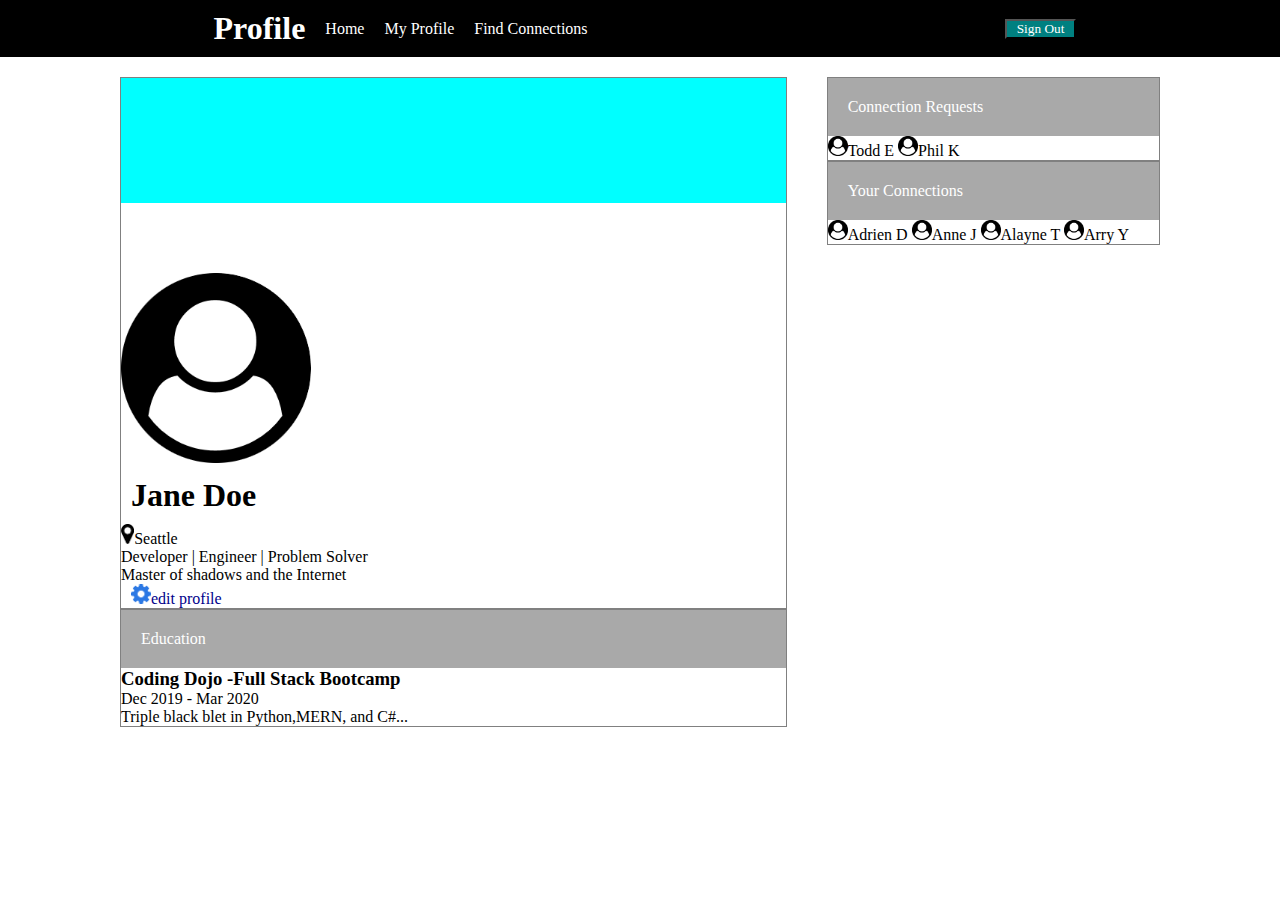
==== Profile_Page_Assignment/index.html @ 44cc98d9 "first commit" ====
<!DOCTYPE html>
<html lang="en">
<head>
    <meta charset="UTF-8">
    <meta http-equiv="X-UA-Compatible" content="IE=edge">
    <meta name="viewport" content="width=device-width, initial-scale=1.0">
    <title>Profile Page</title>
    <link rel="stylesheet" href="style.css">
</head>
<body>
    <div class="top_banner">
        <div class="nav_buttons">
            <h1>Profile</h1>
            <a href="#">Home</a>
            <a href="#">My Profile</a>
            <a href="#">Find Connections</a>
        </div>
        <div></div>
        <button type="button">Sign Out</button>
    </div>
    <div class="main">
        <div class="left_column">
            <div class="profile_container">
                <div class="profile_header"></div>
                <img src="img_resources/user-circle.png" alt="Profile Pic" class="lg_icon">
                <h1>Jane Doe</h1>
                <img src="img_resources/map-marker.png" alt="map marker" class="sm_icon">Seattle</img>
                <p>Developer | Engineer | Problem Solver</p>
                <p>Master of shadows and the Internet</p>
                <a id="edit"><img src="img_resources/gear.png" alt="gear" href="#" class="sm_icon">edit profile</a>
            </div>
            <div class="education_container">
                <div class="header">Education</div>
                <h3>Coding Dojo -Full Stack Bootcamp</h3>
                <p>Dec 2019 - Mar 2020</p>
                <p>Triple black blet in Python,MERN, and C#...</p>
            </div>
        </div>
            <div class="right_column">   
            <div class="request_container">
                <div class="header">Connection Requests</div>
                <img src="img_resources/user-circle.png" alt="todd" class="sm_icon">Todd E</img>
                <img src="img_resources/user-circle.png" alt="phil" class="sm_icon">Phil K</img>
            </div>
            <div class="connection_container">
                <div class="header">Your Connections</div>
                <img src="img_resources/user-circle.png" alt="adrien" class="sm_icon">Adrien D</img>
                <img src="img_resources/user-circle.png" alt="anne" class="sm_icon">Anne J</img>
                <img src="img_resources/user-circle.png" alt="alayne" class="sm_icon">Alayne T</img>
                <img src="img_resources/user-circle.png" alt="arry" class="sm_icon">Arry Y</img>
            </div>
        </div>
    </div>
</body>
</html>
---- Profile_Page_Assignment/style.css ----
*{
    margin: 0px;
    padding: 0px;
    font-family: comic sans ms;
}

.top_banner{
    background-color: black;
    color: white;
    font-family: comic sans ms;
    display: flex;
    justify-content: space-evenly;
    align-items: center;
}

.nav_buttons{
    display: flex;
    justify-content: space-around;
    align-items: center;
}

h1{
    margin: 10px;
}

button{
    background-color: teal;
    color: white;
    padding: 0px 10px 0px 10px;
    font-family: comic sans ms;
}

a{
    color: white;
    text-decoration: none;
    margin: 10px;
}

.profile_header{
    background-color: aqua;
    height: 125px;
    margin-bottom: 70px;
}

.header{
    background-color: darkgray;
    padding: 20px;
    color: white;
    display: flex;
    align-items: center;
}

#edit{
    color:darkblue;
}

.sm_icon{
    height: 20px;
}

.lg_icon{
    height: 190px;
}

.main{
    width: 1080px;
    margin: auto;
    display: flex;
}

.left_column{
    flex: 2;
    display: flex;
    margin: 20px;
    flex-direction: column;
}

.right_column{
    flex: 1;
    display: flex;
    flex-direction: column;
    margin: 20px;
}


.profile_container{
    border: 1px solid gray;

}

.request_container{
    border: 1px solid gray;
    
}

.connection_container{
    border: 1px solid gray;

}

.education_container{
    border: 1px solid gray;

}
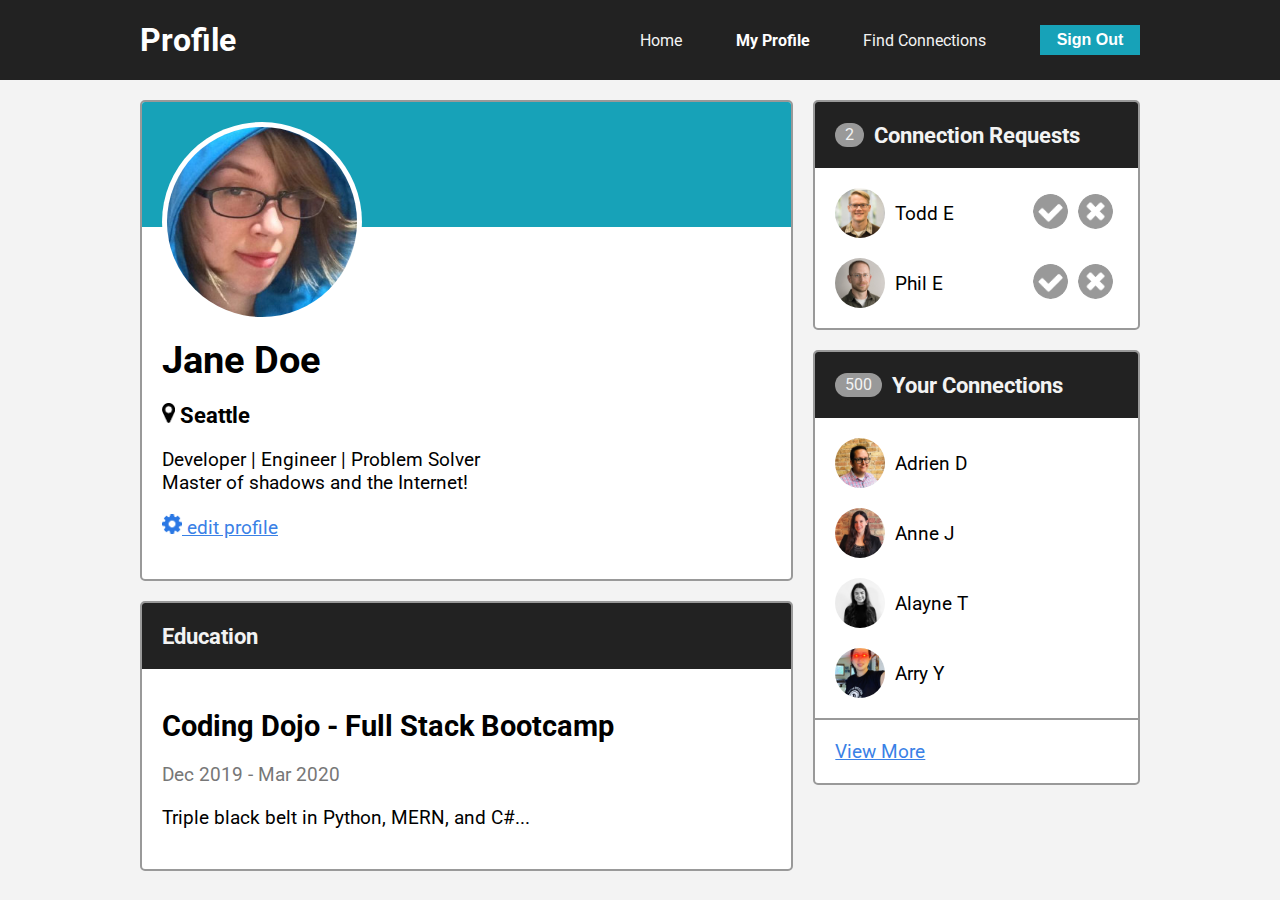
==== commit 174cd2eb: "profile assignment update" ====
--- a/Profile_Page_Assignment/index.html
+++ b/Profile_Page_Assignment/index.html
@@ -1,55 +1,127 @@
-<!DOCTYPE html>
-<html lang="en">
-<head>
-    <meta charset="UTF-8">
-    <meta http-equiv="X-UA-Compatible" content="IE=edge">
-    <meta name="viewport" content="width=device-width, initial-scale=1.0">
-    <title>Profile Page</title>
-    <link rel="stylesheet" href="style.css">
-</head>
-<body>
-    <div class="top_banner">
-        <div class="nav_buttons">
-            <h1>Profile</h1>
-            <a href="#">Home</a>
-            <a href="#">My Profile</a>
-            <a href="#">Find Connections</a>
-        </div>
-        <div></div>
-        <button type="button">Sign Out</button>
-    </div>
-    <div class="main">
-        <div class="left_column">
-            <div class="profile_container">
-                <div class="profile_header"></div>
-                <img src="img_resources/user-circle.png" alt="Profile Pic" class="lg_icon">
-                <h1>Jane Doe</h1>
-                <img src="img_resources/map-marker.png" alt="map marker" class="sm_icon">Seattle</img>
-                <p>Developer | Engineer | Problem Solver</p>
-                <p>Master of shadows and the Internet</p>
-                <a id="edit"><img src="img_resources/gear.png" alt="gear" href="#" class="sm_icon">edit profile</a>
-            </div>
-            <div class="education_container">
-                <div class="header">Education</div>
-                <h3>Coding Dojo -Full Stack Bootcamp</h3>
-                <p>Dec 2019 - Mar 2020</p>
-                <p>Triple black blet in Python,MERN, and C#...</p>
-            </div>
-        </div>
-            <div class="right_column">   
-            <div class="request_container">
-                <div class="header">Connection Requests</div>
-                <img src="img_resources/user-circle.png" alt="todd" class="sm_icon">Todd E</img>
-                <img src="img_resources/user-circle.png" alt="phil" class="sm_icon">Phil K</img>
-            </div>
-            <div class="connection_container">
-                <div class="header">Your Connections</div>
-                <img src="img_resources/user-circle.png" alt="adrien" class="sm_icon">Adrien D</img>
-                <img src="img_resources/user-circle.png" alt="anne" class="sm_icon">Anne J</img>
-                <img src="img_resources/user-circle.png" alt="alayne" class="sm_icon">Alayne T</img>
-                <img src="img_resources/user-circle.png" alt="arry" class="sm_icon">Arry Y</img>
-            </div>
-        </div>
-    </div>
-</body>
+<!DOCTYPE html>
+<html lang="en">
+<head>
+    <meta charset="UTF-8">
+    <meta name="viewport" content="width=device-width, initial-scale=1.0">
+    <title>Profile Page</title>
+    <link rel="stylesheet" href="style.css">
+    <link rel="preconnect" href="https://fonts.gstatic.com">
+    <link href="https://fonts.googleapis.com/css2?family=Roboto&display=swap" rel="stylesheet">
+</head>
+<body>
+
+    <!-- navbar -->
+    <div class="nav">
+        <div class="flex-container">
+            <h1 class="nav-title">Profile</h1>
+            <ul class="nav-links">
+                <li><a href="#">Home</a></li>
+                <li><a href="#" class="active">My Profile</a></li>
+                <li><a href="#">Find Connections</a></li>
+                <li><button class="btn">Sign Out</button></li>
+            </ul>
+        </div>
+    </div>
+
+    <!-- main -->
+    <div class="flex-container main">
+
+        <!-- 2/3 width column -->
+        <div class="col-2">
+
+            <!-- user info card -->
+            <div class="card user-card">
+                <div class="card-header">
+                    <img src="images/jane-m.jpg" alt="jane" class="avatar-m">
+                </div>
+                <div class="card-body">
+                    <h1 id="username">Jane Doe</h1>
+                    <h3><img src="icons/map-marker.png" alt="pin" class="icon-s"> Seattle</h3>
+                    <p>Developer | Engineer | Problem Solver<br>
+                    Master of shadows and the Internet!</p>
+                    <p><a onclick="edit()" href="#"><img src="icons/gear.png" alt="gear" class="icon-s"> edit profile</a></p>
+                </div>
+            </div>
+
+            <!-- user education card -->
+            <div class="card">
+                <div class="card-header">
+                    <h3>Education</h3>
+                </div>
+                <div class="card-body">
+                    <h2>Coding Dojo - Full Stack Bootcamp</h2>
+                    <p class="dates">Dec 2019 - Mar 2020</p>
+                    <p>Triple black belt in Python, MERN, and C#...</p>
+                </div>
+            </div>
+
+        </div>
+
+        <!-- 1/3 width column -->
+        <div class="col-1">
+
+            <!-- connection requests card -->
+            <div class="card">
+                <div class="card-header">
+                    <span class="badge" id="reqBadge">2</span>
+                    <h3>Connection Requests</h3>
+                </div>
+                <ul class="card-list">
+                    <li class="card-list-item" id="todd">
+                        <span>
+                            <img src="images/todd-s.jpg" alt="todd" class="avatar-s">
+                            Todd E
+                        </span>
+                        <span>
+                            <button type="button" class="icnBtn" onclick="accept('#todd')"><img src="icons/accept-circle.png" alt="accept" class="icon"></button>
+                            <button type="button" class="icnBtn" onclick="ignore('#todd')"><img src="icons/close-circle.png" alt="close" class="icon"></button>
+                        </span>
+                    </li>
+                    <li class="card-list-item" id="phil">
+                        <span>
+                            <img src="images/phil-s.jpg" alt="phil" class="avatar-s">
+                            Phil E
+                        </span>
+                        <span>
+                            <button type="button" class="icnBtn" onclick="accept('#phil')"><img src="icons/accept-circle.png" alt="accept" class="icon"></button>
+                            <button type="button" class="icnBtn" onclick="ignore('#phil')"><img src="icons/close-circle.png" alt="close" class="icon"></button>
+                        </span>
+                    </li>
+                </ul>
+            </div>
+
+            <!-- your connections card -->
+            <div class="card">
+                <div class="card-header">
+                    <span class="badge" id="connBadge">500</span>
+                    <h3>Your Connections</h3>
+                </div>
+                <ul class="card-list">
+                    <li class="card-list-item start">
+                        <img src="images/adrien-s.jpg" alt="adrien" class="avatar-s">
+                        Adrien D
+                    </li>
+                    <li class="card-list-item start">
+                        <img src="images/anne-s.jpg" alt="anne" class="avatar-s">
+                        Anne J
+                    </li>
+                    <li class="card-list-item start">
+                        <img src="images/alayne-s.jpg" alt="alayne" class="avatar-s">
+                        Alayne T
+                    </li>
+                    <li class="card-list-item start">
+                        <img src="images/arry-s.jpg" alt="arry" class="avatar-s">
+                        Arry Y
+                    </li>
+                </ul>
+                <div class="card-footer">
+                    <a href="#">View More</a>
+                </div>
+            </div>
+
+        </div>
+    </div>
+
+    <script src="script.js"></script>
+</body>
 </html>--- a/Profile_Page_Assignment/style.css
+++ b/Profile_Page_Assignment/style.css
@@ -1,104 +1,190 @@
-*{
-    margin: 0px;
-    padding: 0px;
-    font-family: comic sans ms;
-}
-
-.top_banner{
-    background-color: black;
-    color: white;
-    font-family: comic sans ms;
-    display: flex;
-    justify-content: space-evenly;
-    align-items: center;
-}
-
-.nav_buttons{
-    display: flex;
-    justify-content: space-around;
-    align-items: center;
-}
-
-h1{
-    margin: 10px;
-}
-
-button{
-    background-color: teal;
-    color: white;
-    padding: 0px 10px 0px 10px;
-    font-family: comic sans ms;
-}
-
-a{
-    color: white;
-    text-decoration: none;
-    margin: 10px;
-}
-
-.profile_header{
-    background-color: aqua;
-    height: 125px;
-    margin-bottom: 70px;
-}
-
-.header{
-    background-color: darkgray;
-    padding: 20px;
-    color: white;
-    display: flex;
-    align-items: center;
-}
-
-#edit{
-    color:darkblue;
-}
-
-.sm_icon{
-    height: 20px;
-}
-
-.lg_icon{
-    height: 190px;
-}
-
-.main{
-    width: 1080px;
-    margin: auto;
-    display: flex;
-}
-
-.left_column{
-    flex: 2;
-    display: flex;
-    margin: 20px;
-    flex-direction: column;
-}
-
-.right_column{
-    flex: 1;
-    display: flex;
-    flex-direction: column;
-    margin: 20px;
-}
-
-
-.profile_container{
-    border: 1px solid gray;
-
-}
-
-.request_container{
-    border: 1px solid gray;
-    
-}
-
-.connection_container{
-    border: 1px solid gray;
-
-}
-
-.education_container{
-    border: 1px solid gray;
-
+/* CSS Reset */
+
+* {
+    margin: 0;
+    padding: 0;
+}
+
+/* styles to apply to body */
+
+body {
+    background-color: #f3f3f3;
+    font-family: 'Roboto', sans-serif;
+}
+
+.flex-container {
+    width: 1000px;
+    margin: 0 auto;
+}
+
+.flex-container, .nav-links, .nav {
+    display: flex;
+    justify-content: space-between;
+    align-items: center;
+}
+
+.nav {
+    height: 80px;
+    background-color: #222;
+    color: #fff;
+    margin-bottom: 20px;
+}
+
+.nav-links {
+    width: 50%;
+    list-style-type: none;
+    align-items: center;
+}
+
+.nav-links a {
+    color: #f3f3f3;
+    text-decoration: none;
+}
+
+.nav-links a.active {
+    color: #fff;
+    font-weight: bold;
+}
+
+.btn {
+    height: 30px;
+    width: 100px;
+    color: #fff;
+    background-color: #17a2b8;
+    border: none;
+    font-size: 1rem;
+    font-weight: bold;
+}
+
+.flex-container.main {
+    align-items: flex-start;
+}
+
+.col-2 {
+    flex: 2;
+    margin-right: 20px;
+}
+
+.col-1 {
+    flex: 1;
+}
+
+.card {
+    background-color: #fff;
+    border: 2px solid #999;
+    margin-bottom: 20px;
+    border-radius: 5px;
+    font-size: 1.2rem;
+    overflow: hidden;
+}
+
+
+.card-header {
+    padding: 20px;
+    background-color: #222;
+    color: #f3f3f3;
+}
+
+.card-header {
+    display: flex;
+    align-items: center;
+}
+
+.card-body {
+    padding: 20px;
+}
+
+.card-body h1, 
+.card-body h2,
+.card-body h3,
+.card-body p {
+    margin: 20px 0px;
+}
+
+.user-card .card-header {
+    background-color: #17a2b8;
+    height: 85px;
+    margin-bottom: 70px;
+    display: block;
+}
+
+.card-footer {
+    border-top: 2px solid #999;
+    display: flex;
+    align-items: center;
+    padding: 20px;
+}
+
+.avatar-m {
+    border-radius: 50%;
+    background-color: #fff;
+    height: 190px;
+    padding: 5px;
+}
+
+.icon-s {
+    height: 20px;
+}
+
+a {
+    color: #3a81e6;
+}
+
+.dates {
+    color: #777;
+}
+
+.card-list {
+    padding: 0 20px;
+    padding-top: 20px;
+    list-style-type: none;
+}
+
+.card-list-item, 
+.card-list-item > * {
+    display: flex;
+    align-items: center;
+}
+
+.card-list-item {
+    margin-bottom: 20px;
+    justify-content: space-between;
+}
+
+.card-list-item.start {
+    justify-content: flex-start;
+}
+
+.avatar-s, .icon {
+    height: 50px;
+    border-radius: 50%;
+    margin-right: 10px;
+}
+
+.icon {
+    height: 35px;
+}
+
+.icnBtn {
+    border: none;
+    background-color: white;
+    margin: 5px;
+}
+
+.icon, .btn {
+    cursor: pointer;
+}
+
+.icon:last-child {
+    margin-right: 0;
+}
+
+.badge {
+    font-size: 1rem;
+    height: 24px;
+    line-height: 24px;
+    padding: 0 10px;
+    background-color: #999;
+    border-radius: 12px;
+    margin-right: 10px;
 }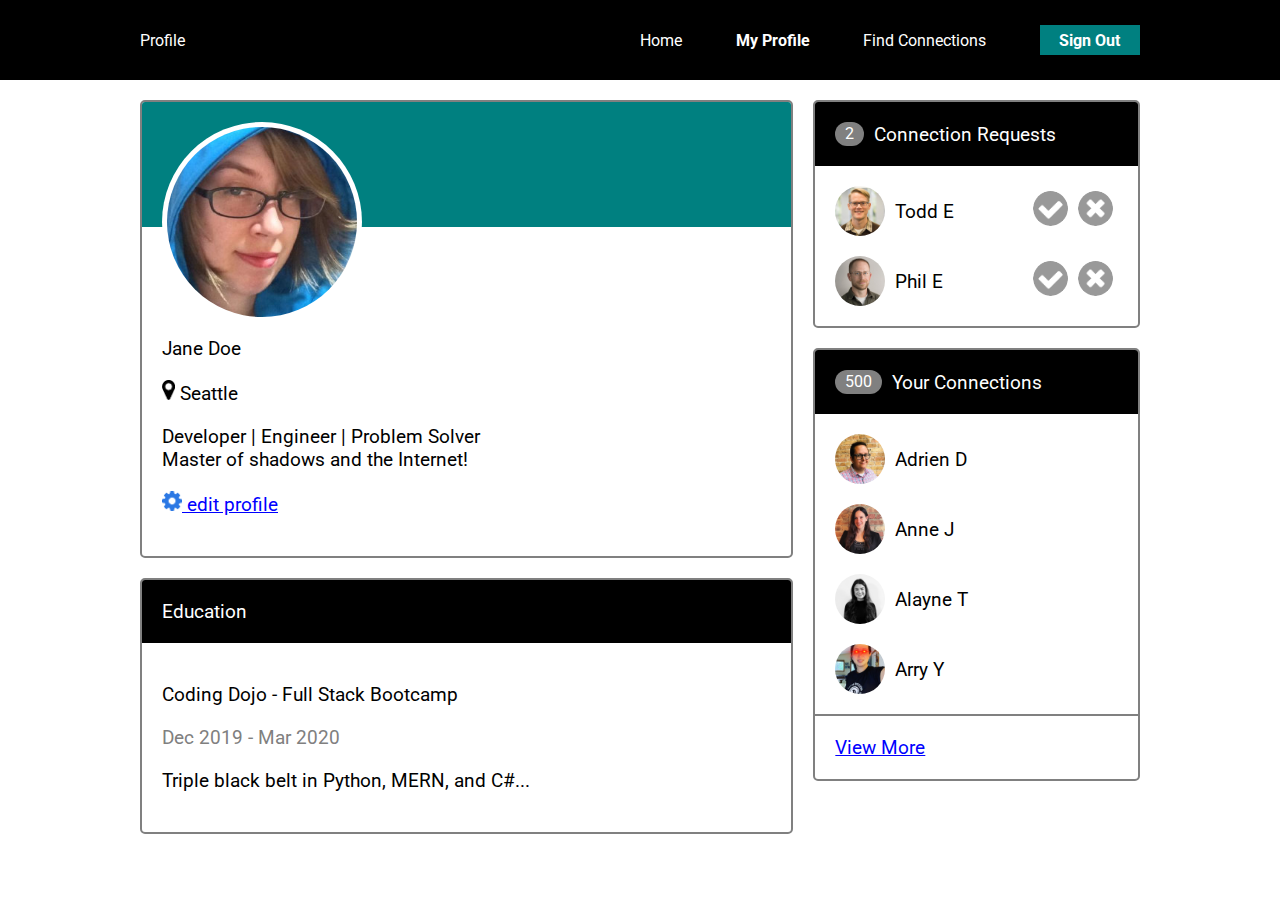
==== commit 45cf923e: "updates to likes and profile page" ====
--- a/Profile_Page_Assignment/index.html
+++ b/Profile_Page_Assignment/index.html
@@ -9,8 +9,6 @@
     <link href="https://fonts.googleapis.com/css2?family=Roboto&display=swap" rel="stylesheet">
 </head>
 <body>
-
-    <!-- navbar -->
     <div class="nav">
         <div class="flex-container">
             <h1 class="nav-title">Profile</h1>
@@ -22,13 +20,9 @@
             </ul>
         </div>
     </div>
-
     <!-- main -->
     <div class="flex-container main">
-
-        <!-- 2/3 width column -->
         <div class="col-2">
-
             <!-- user info card -->
             <div class="card user-card">
                 <div class="card-header">
@@ -42,8 +36,6 @@
                     <p><a onclick="edit()" href="#"><img src="icons/gear.png" alt="gear" class="icon-s"> edit profile</a></p>
                 </div>
             </div>
-
-            <!-- user education card -->
             <div class="card">
                 <div class="card-header">
                     <h3>Education</h3>
@@ -54,13 +46,9 @@
                     <p>Triple black belt in Python, MERN, and C#...</p>
                 </div>
             </div>
-
         </div>
-
-        <!-- 1/3 width column -->
         <div class="col-1">
-
-            <!-- connection requests card -->
+            <!-- connection requests-->
             <div class="card">
                 <div class="card-header">
                     <span class="badge" id="reqBadge">2</span>
@@ -89,8 +77,7 @@
                     </li>
                 </ul>
             </div>
-
-            <!-- your connections card -->
+            <!-- connections card -->
             <div class="card">
                 <div class="card-header">
                     <span class="badge" id="connBadge">500</span>
@@ -118,10 +105,8 @@
                     <a href="#">View More</a>
                 </div>
             </div>
-
         </div>
     </div>
-
     <script src="script.js"></script>
 </body>
 </html>--- a/Profile_Page_Assignment/style.css
+++ b/Profile_Page_Assignment/style.css
@@ -1,14 +1,21 @@
 /* CSS Reset */
 
 * {
-    margin: 0;
-    padding: 0;
-}
+	vertical-align: baseline;
+	font-weight: inherit;
+	font-family: inherit;
+	font-style: inherit;
+	font-size: 100%;
+	border: 0 none;
+	outline: 0;
+	padding: 0;
+	margin: 0;
+	}
 
 /* styles to apply to body */
 
 body {
-    background-color: #f3f3f3;
+    background-color: white;
     font-family: 'Roboto', sans-serif;
 }
 
@@ -25,8 +32,8 @@
 
 .nav {
     height: 80px;
-    background-color: #222;
-    color: #fff;
+    background-color: black;
+    color: white;
     margin-bottom: 20px;
 }
 
@@ -37,20 +44,20 @@
 }
 
 .nav-links a {
-    color: #f3f3f3;
+    color: white;
     text-decoration: none;
 }
 
 .nav-links a.active {
-    color: #fff;
+    color: white;
     font-weight: bold;
 }
 
 .btn {
     height: 30px;
     width: 100px;
-    color: #fff;
-    background-color: #17a2b8;
+    color: white;
+    background-color: teal;
     border: none;
     font-size: 1rem;
     font-weight: bold;
@@ -70,8 +77,8 @@
 }
 
 .card {
-    background-color: #fff;
-    border: 2px solid #999;
+    background-color: white;
+    border: 2px solid grey;
     margin-bottom: 20px;
     border-radius: 5px;
     font-size: 1.2rem;
@@ -81,8 +88,8 @@
 
 .card-header {
     padding: 20px;
-    background-color: #222;
-    color: #f3f3f3;
+    background-color: black;
+    color: white;
 }
 
 .card-header {
@@ -102,14 +109,14 @@
 }
 
 .user-card .card-header {
-    background-color: #17a2b8;
+    background-color: teal;
     height: 85px;
     margin-bottom: 70px;
     display: block;
 }
 
 .card-footer {
-    border-top: 2px solid #999;
+    border-top: 2px solid grey;
     display: flex;
     align-items: center;
     padding: 20px;
@@ -117,7 +124,7 @@
 
 .avatar-m {
     border-radius: 50%;
-    background-color: #fff;
+    background-color: white;
     height: 190px;
     padding: 5px;
 }
@@ -127,11 +134,11 @@
 }
 
 a {
-    color: #3a81e6;
+    color: blue;
 }
 
 .dates {
-    color: #777;
+    color: grey;
 }
 
 .card-list {
@@ -184,7 +191,7 @@
     height: 24px;
     line-height: 24px;
     padding: 0 10px;
-    background-color: #999;
+    background-color:grey;
     border-radius: 12px;
     margin-right: 10px;
 }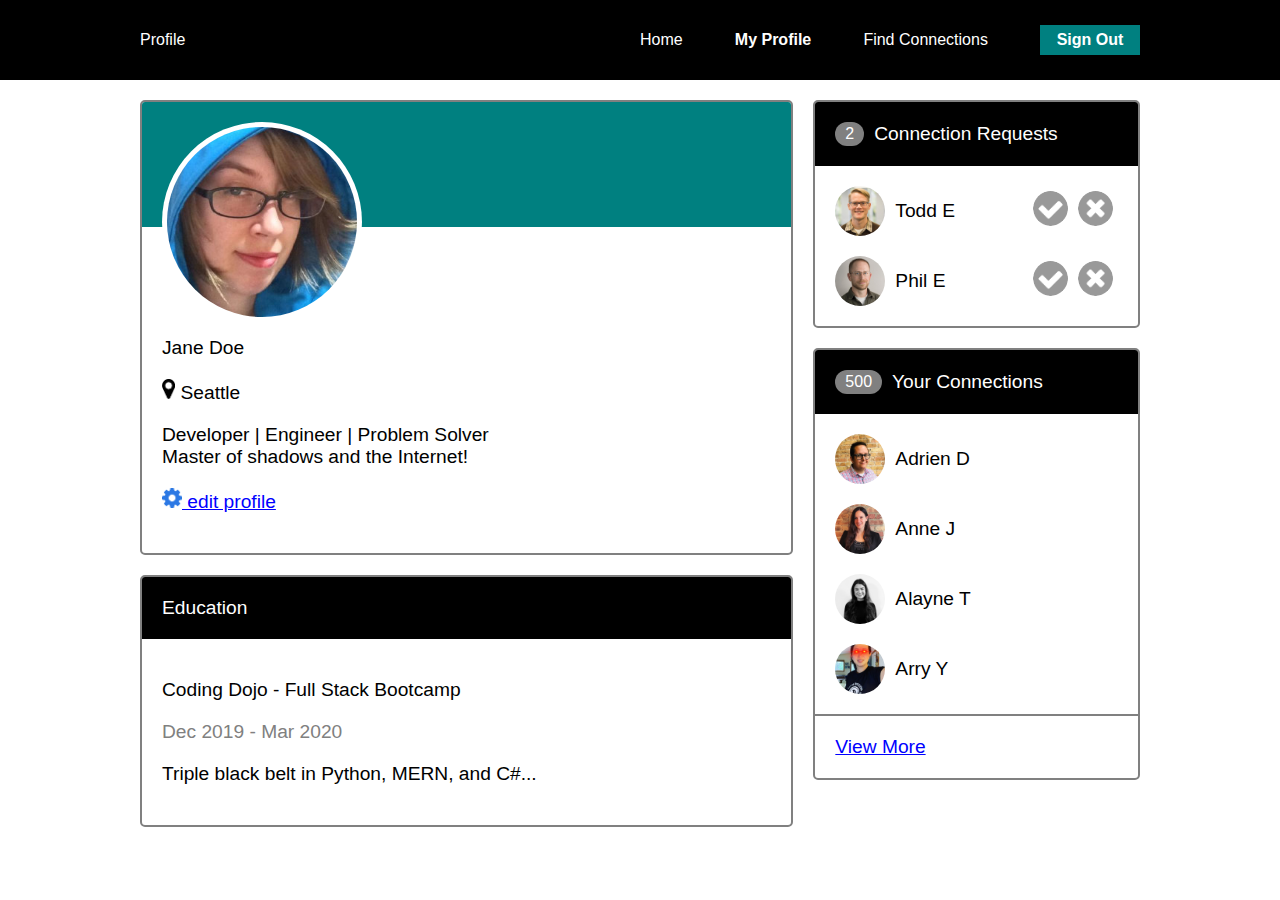
==== commit 6b718ede: "update font" ====
--- a/Profile_Page_Assignment/index.html
+++ b/Profile_Page_Assignment/index.html
@@ -5,9 +5,6 @@
     <meta name="viewport" content="width=device-width, initial-scale=1.0">
     <title>Profile Page</title>
     <link rel="stylesheet" href="style.css">
-    <link rel="preconnect" href="https://fonts.gstatic.com">
-    <link href="https://fonts.googleapis.com/css2?family=Roboto&display=swap" rel="stylesheet">
-</head>
 <body>
     <div class="nav">
         <div class="flex-container">
